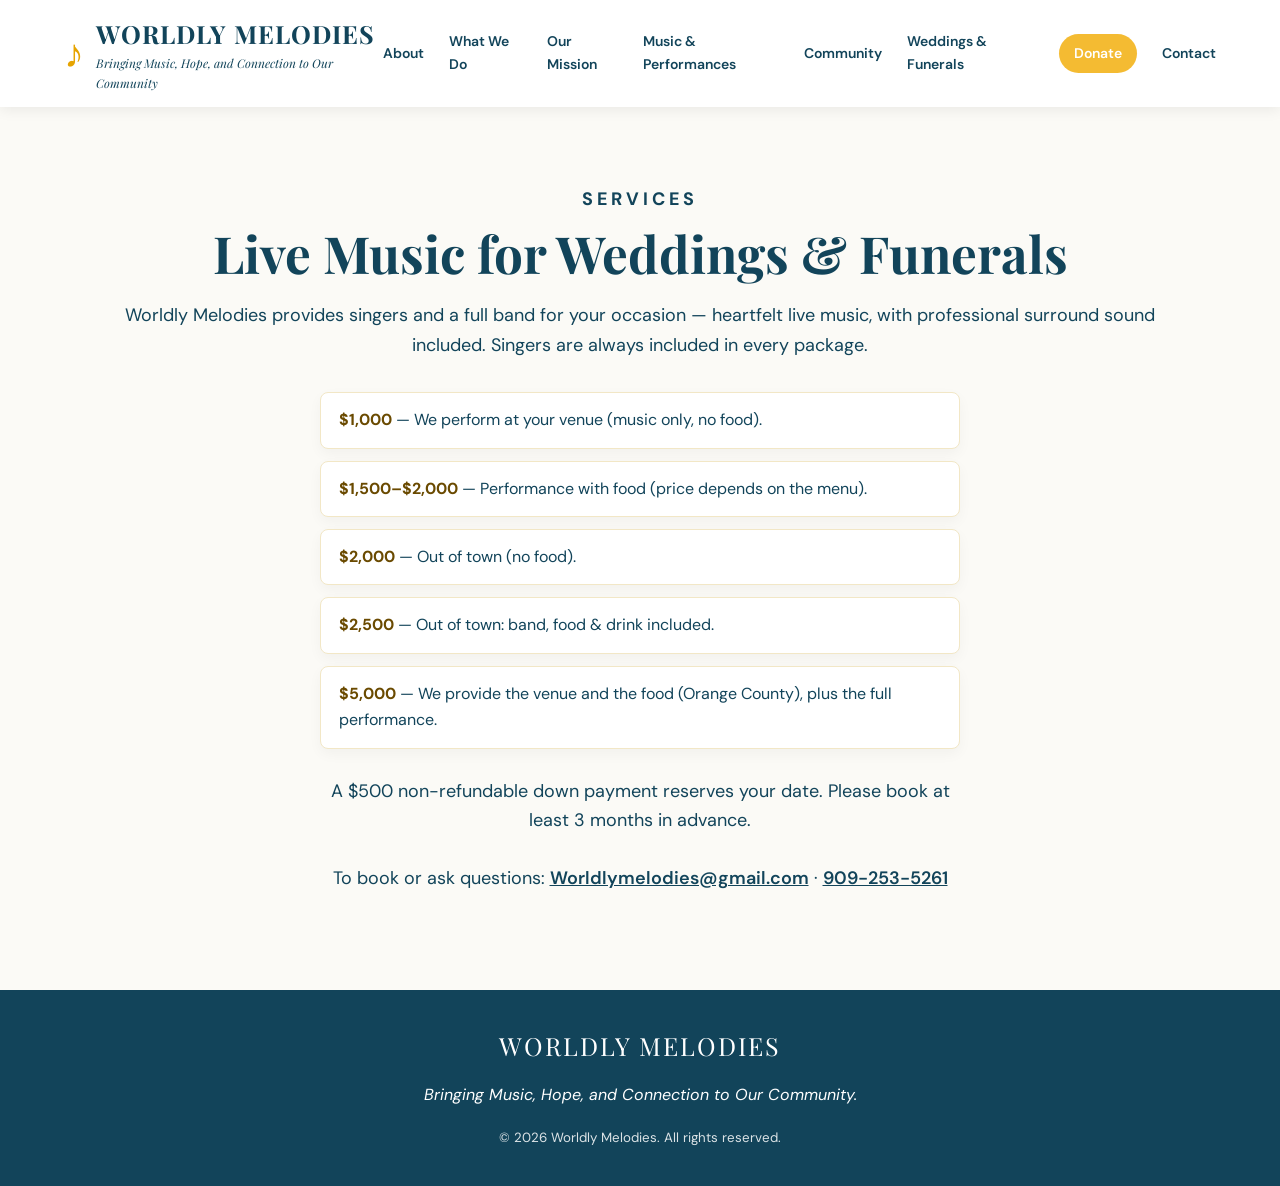
==== services.html @ 0188366d "Add weddings & funerals services page" ====
<!doctype html>
<html lang="en">
<head>
  <meta charset="utf-8">
  <meta name="viewport" content="width=device-width, initial-scale=1">
  <title>Weddings &amp; Funerals | Worldly Melodies</title>
  <meta name="description" content="Worldly Melodies provides singers and a full band for weddings and funerals — heartfelt live music, with professional surround sound included.">
  <link rel="preconnect" href="https://fonts.googleapis.com">
  <link rel="preconnect" href="https://fonts.gstatic.com" crossorigin>
  <link href="https://fonts.googleapis.com/css2?family=DM+Sans:wght@400;500;600;700&family=Playfair+Display:ital,wght@500;600;700&display=swap" rel="stylesheet">
  <link rel="stylesheet" href="style.css">
  <style>
    .services .packages{list-style:none;padding:0;max-width:640px;margin:32px auto 0;text-align:left}
    .services .packages li{background:#fff;border:1px solid #f2e7c6;border-radius:8px;padding:14px 18px;margin:12px 0;box-shadow:0 5px 14px rgba(0,0,0,.04)}
    .services .packages li strong{color:#6a4a00}
    .services .deposit{max-width:640px;margin:28px auto 0}
    .services .booking{margin-top:28px}
    .services .booking a{color:#12445a;font-weight:600}
  </style>
</head>
<body>
<header class="site-header">
  <a class="brand" href="index.html#home" aria-label="Worldly Melodies home">
    <span class="brand-mark">&#9834;</span>
    <span><strong>WORLDLY MELODIES</strong><small>Bringing Music, Hope, and Connection to Our Community</small></span>
  </a>
  <button class="menu-toggle" aria-label="Open menu">&#9776;</button>
  <nav>
    <a href="index.html#about">About</a>
    <a href="index.html#what-we-do">What We Do</a>
    <a href="index.html#mission">Our Mission</a>
    <a href="index.html#music">Music &amp; Performances</a>
    <a href="index.html#community">Community</a>
    <a href="services.html" aria-current="page">Weddings &amp; Funerals</a>
    <a class="nav-donate" href="index.html#donate">Donate</a>
    <a href="index.html#contact">Contact</a>
  </nav>
</header>
<main>
<section id="services" class="section services">
  <p class="eyebrow">SERVICES</p>
  <h2>Live Music for Weddings &amp; Funerals</h2>
  <p>Worldly Melodies provides singers and a full band for your occasion &mdash; heartfelt live music, with professional surround sound included. Singers are always included in every package.</p>
  <ul class="packages">
    <li><strong>$1,000</strong> &mdash; We perform at your venue (music only, no food).</li>
    <li><strong>$1,500&ndash;$2,000</strong> &mdash; Performance with food (price depends on the menu).</li>
    <li><strong>$2,000</strong> &mdash; Out of town (no food).</li>
    <li><strong>$2,500</strong> &mdash; Out of town: band, food &amp; drink included.</li>
    <li><strong>$5,000</strong> &mdash; We provide the venue and the food (Orange County), plus the full performance.</li>
  </ul>
  <p class="deposit">A $500 non-refundable down payment reserves your date. Please book at least 3 months in advance.</p>
  <p class="booking">To book or ask questions: <a href="mailto:Worldlymelodies@gmail.com">Worldlymelodies@gmail.com</a> &middot; <a href="tel:+19092535261">909-253-5261</a></p>
</section>
</main>
<footer>
  <div class="footer-brand">WORLDLY MELODIES</div>
  <p>Bringing Music, Hope, and Connection to Our Community.</p>
  <small>&copy; 2026 Worldly Melodies. All rights reserved.</small>
</footer>
<script>
const toggle = document.querySelector('.menu-toggle');
const nav = document.querySelector('nav');
toggle.addEventListener('click', () => nav.classList.toggle('open'));
document.querySelectorAll('nav a').forEach(a => a.addEventListener('click', () => nav.classList.remove('open')));
</script>
</body>
</html>
---- style.css ----
*{box-sizing:border-box}html{scroll-behavior:smooth}body{margin:0;color:#12445a;background:#fbfaf6;font-family:"DM Sans",Arial,sans-serif;line-height:1.65}.site-header{position:sticky;top:0;z-index:20;display:flex;align-items:center;justify-content:space-between;padding:13px 5%;background:rgba(255,255,255,.97);box-shadow:0 2px 14px rgba(0,0,0,.08)}.brand{display:flex;align-items:center;gap:12px;color:#12445a;text-decoration:none}.brand-mark{font-size:40px;color:#e6a400;line-height:1}.brand strong{display:block;font-family:"Playfair Display",serif;font-size:25px;letter-spacing:.04em}.brand small{display:block;font-family:"Playfair Display",serif;font-style:italic;font-size:12px}.site-header nav{display:flex;gap:25px;align-items:center}.site-header nav a{color:#12445a;text-decoration:none;font-size:14px;font-weight:600}.nav-donate{color:#fff!important;background:#f4bb32;padding:8px 15px;border-radius:22px}.menu-toggle{display:none;border:0;background:none;font-size:28px;color:#12445a}.hero{position:relative;height:clamp(430px,38vw,560px);min-height:430px;overflow:hidden;background:#173b49}.hero img{display:block;width:100%;height:100%;object-fit:contain;object-position:center center}.hero-overlay{position:absolute;inset:0;background:linear-gradient(90deg,rgba(4,29,39,.78),rgba(4,29,39,.18) 60%,transparent)}.hero-content{position:absolute;left:7%;top:50%;transform:translateY(-50%);color:#fff;max-width:560px}.eyebrow{font-size:12px;letter-spacing:.22em;font-weight:700;margin:0 0 10px}.hero h1{font-family:"Playfair Display",serif;font-size:clamp(48px,7vw,92px);line-height:.92;margin:0 0 18px}.tagline{font-family:"Playfair Display",serif;font-style:italic;font-size:clamp(20px,2.5vw,31px);line-height:1.2}.button{display:inline-block;margin-top:15px;background:#f7bd35;color:#10445a;text-decoration:none;font-weight:800;border-radius:30px;padding:13px 25px;box-shadow:0 5px 14px rgba(0,0,0,.14)}section{padding:78px 8%}.intro,.mission{text-align:center;max-width:980px;margin:auto}.intro h2,.mission h2,.section h2,.community h2,.donate h2,.contact h2{font-family:"Playfair Display",serif;font-size:clamp(34px,4vw,52px);line-height:1.1;margin:8px 0 20px;color:#12445a}.intro p,.mission p,.section>p,.community p,.donate p,.contact p{font-size:18px}.mission{background:#fffdf8}.features{display:grid;grid-template-columns:repeat(5,1fr);gap:25px;text-align:center;padding-top:55px;padding-bottom:55px}.features div{padding:8px}.features span{display:flex;width:70px;height:70px;margin:auto;border:2px solid #e4b341;border-radius:50%;align-items:center;justify-content:center;font-size:28px}.features h3{font-family:"Playfair Display",serif;font-size:19px;margin:14px 0 6px}.features p{margin:0;font-size:14px}.section{text-align:center}.gallery{display:grid;grid-template-columns:repeat(4,1fr);gap:10px;margin-top:35px}.gallery figure{margin:0;position:relative;overflow:hidden;border-radius:4px}.gallery img{width:100%;height:260px;object-fit:cover;display:block}.gallery figcaption{position:absolute;bottom:0;left:0;right:0;padding:12px;color:#fff;background:linear-gradient(transparent,rgba(0,0,0,.72));font-family:"Playfair Display",serif;font-style:italic}.community{background:#eaf4f6;text-align:center}.community>div{max-width:800px;margin:auto}.donate{text-align:center;background:#f7f2e6}.contact{text-align:center}.contact p{max-width:700px;margin:auto}footer{text-align:center;background:#12445a;color:#fff;padding:35px 20px}.footer-brand{font-family:"Playfair Display",serif;font-size:25px;letter-spacing:.08em}footer p{font-style:italic}footer small{opacity:.85}@media(max-width:950px){.site-header nav{gap:13px}.features{grid-template-columns:repeat(2,1fr)}.gallery{grid-template-columns:repeat(2,1fr)}}@media(max-width:720px){.site-header{padding:10px 5%;min-height:68px}.brand{gap:8px}.brand-mark{font-size:32px}.brand strong{font-size:18px;letter-spacing:.025em}.brand small{font-size:8px;line-height:1.25;max-width:245px}.menu-toggle{display:block}.site-header nav{display:none;position:absolute;top:100%;left:0;right:0;background:#fff;padding:18px 7%;flex-direction:column;align-items:flex-start;box-shadow:0 8px 16px rgba(0,0,0,.1)}.site-header nav.open{display:flex}.hero{height:620px;min-height:620px}.hero img{object-position:center center}.hero-overlay{background:linear-gradient(0deg,rgba(4,29,39,.88),rgba(4,29,39,.18) 78%,rgba(4,29,39,.05))}.hero-content{left:7%;right:7%;top:auto;bottom:38px;transform:none;max-width:520px}.eyebrow{font-size:10px;letter-spacing:.18em}.hero h1{font-size:clamp(42px,13vw,68px);line-height:.9;margin-bottom:14px}.tagline{font-size:clamp(18px,5vw,25px);line-height:1.2}.button{padding:12px 22px}section{padding:60px 6%}.features,.gallery{grid-template-columns:1fr}.gallery img{height:230px}.intro p,.mission p,.section>p,.community p,.donate p,.contact p{font-size:16px}}
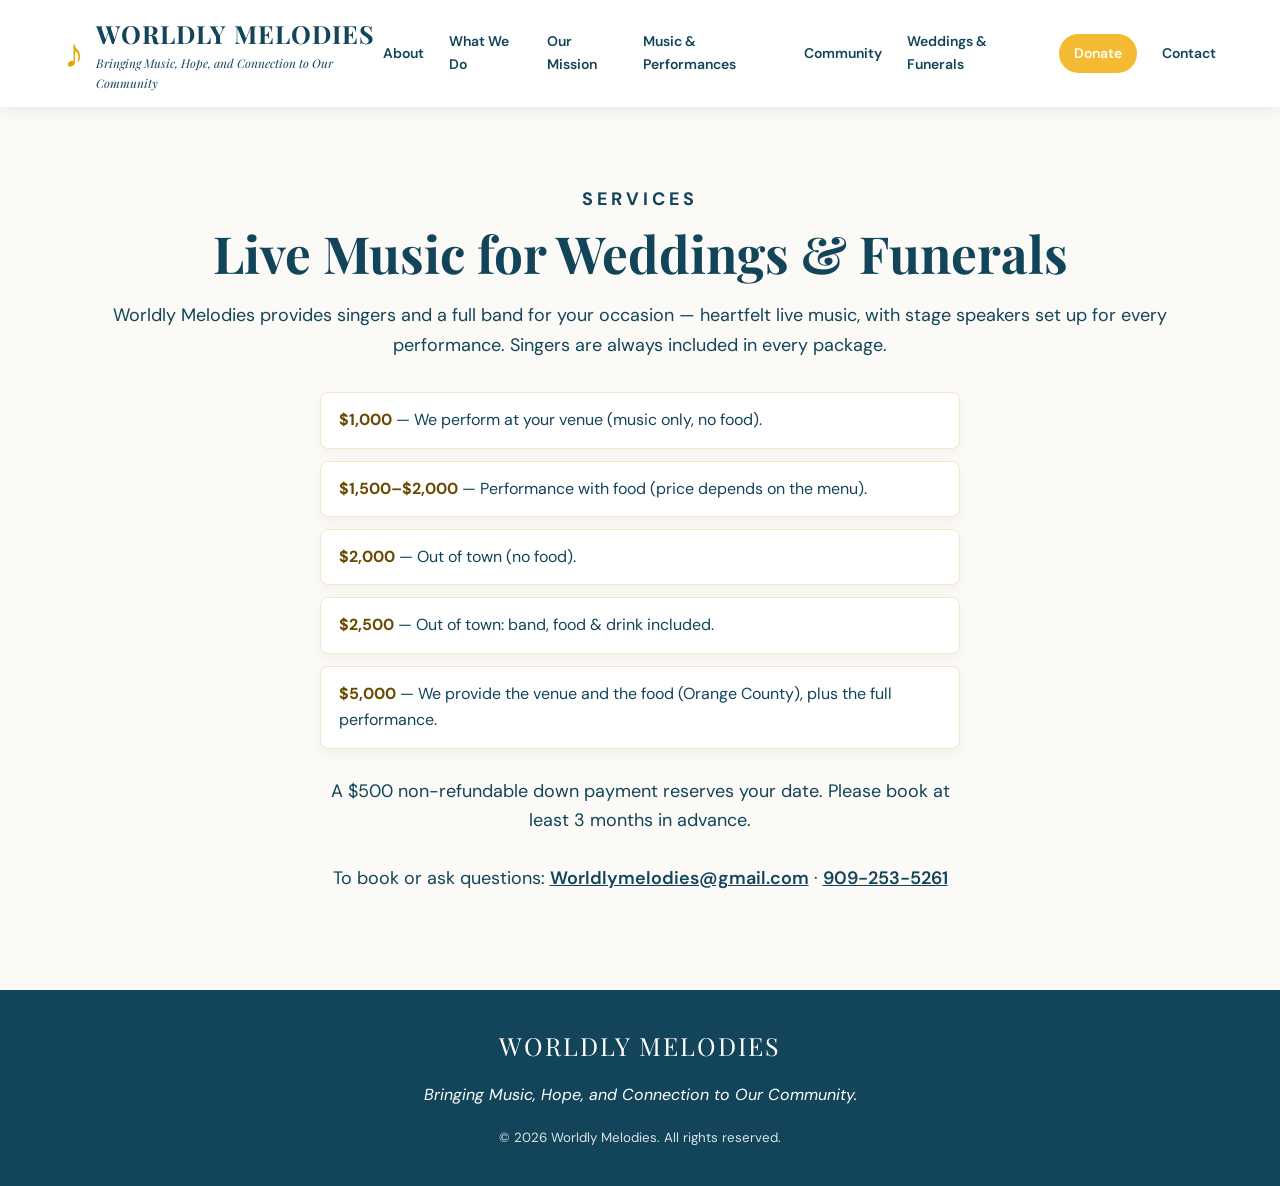
==== commit 9c5c3c0d: "Change surround sound wording to stage speakers set up Updated the description meta tag and service " ====
--- a/services.html
+++ b/services.html
@@ -4,7 +4,7 @@
   <meta charset="utf-8">
   <meta name="viewport" content="width=device-width, initial-scale=1">
   <title>Weddings &amp; Funerals | Worldly Melodies</title>
-  <meta name="description" content="Worldly Melodies provides singers and a full band for weddings and funerals — heartfelt live music, with professional surround sound included.">
+  <meta name="description" content="Worldly Melodies provides singers and a full band for weddings and funerals — heartfelt live music, with stage speakers set up for every performance.">
   <link rel="preconnect" href="https://fonts.googleapis.com">
   <link rel="preconnect" href="https://fonts.gstatic.com" crossorigin>
   <link href="https://fonts.googleapis.com/css2?family=DM+Sans:wght@400;500;600;700&family=Playfair+Display:ital,wght@500;600;700&display=swap" rel="stylesheet">
@@ -40,7 +40,7 @@
 <section id="services" class="section services">
   <p class="eyebrow">SERVICES</p>
   <h2>Live Music for Weddings &amp; Funerals</h2>
-  <p>Worldly Melodies provides singers and a full band for your occasion &mdash; heartfelt live music, with professional surround sound included. Singers are always included in every package.</p>
+  <p>Worldly Melodies provides singers and a full band for your occasion &mdash; heartfelt live music, with stage speakers set up for every performance. Singers are always included in every package.</p>
   <ul class="packages">
     <li><strong>$1,000</strong> &mdash; We perform at your venue (music only, no food).</li>
     <li><strong>$1,500&ndash;$2,000</strong> &mdash; Performance with food (price depends on the menu).</li>
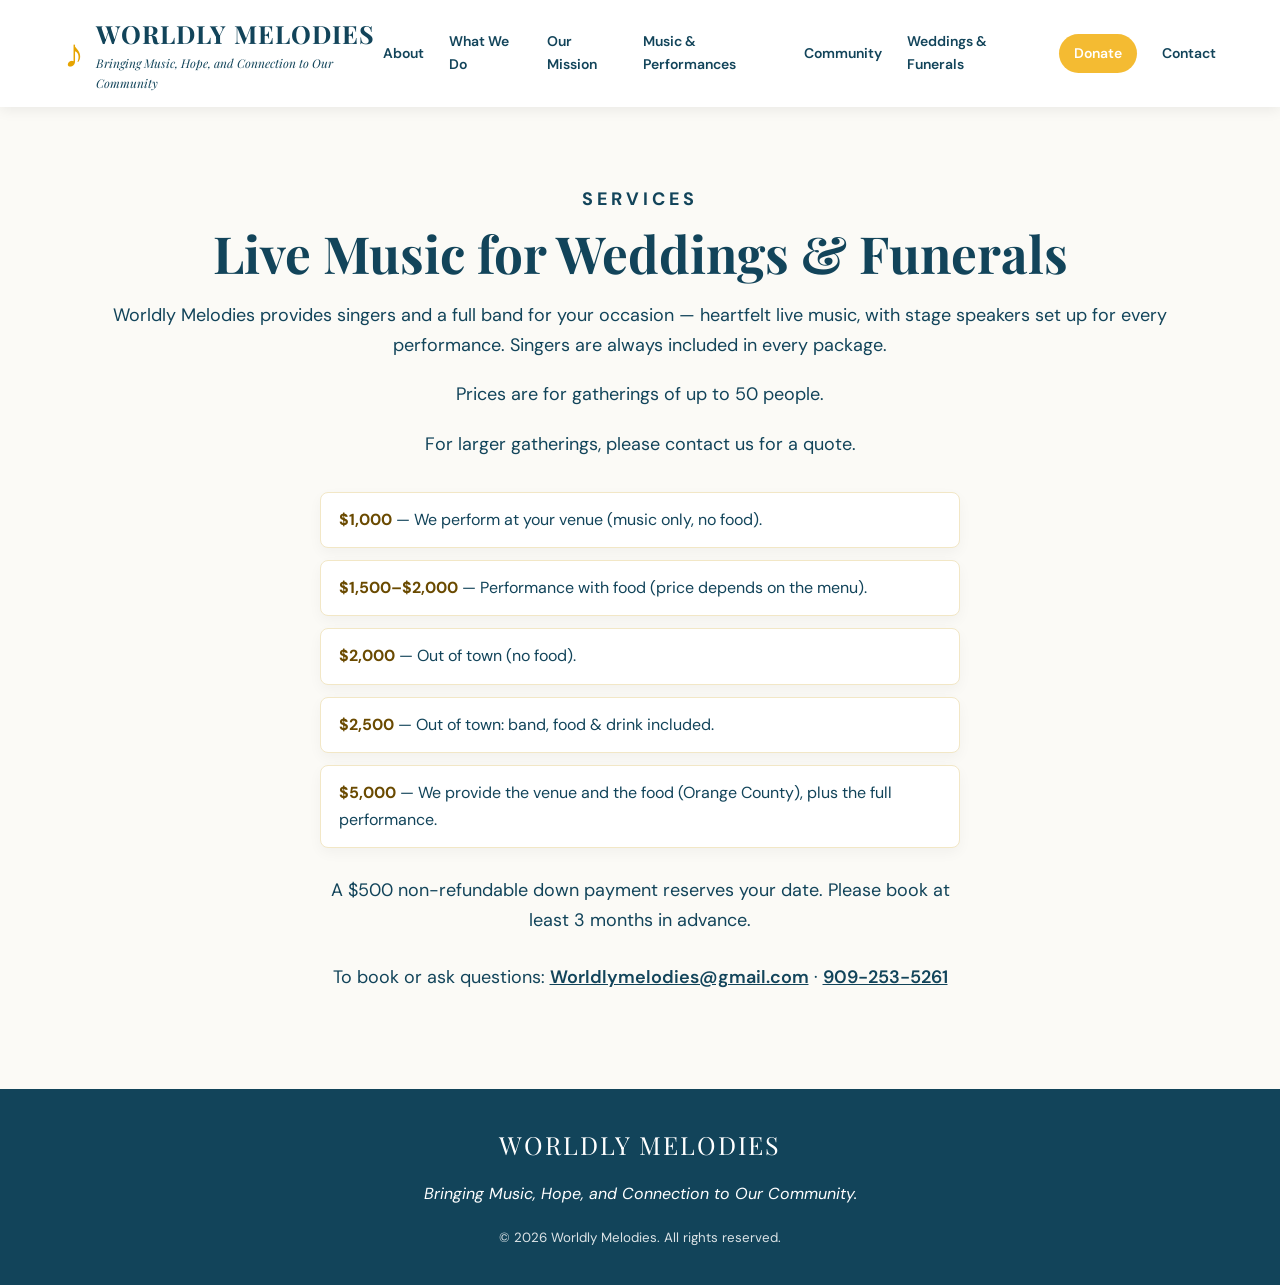
==== commit 15753f88: "Note prices are for gatherings up to 50 people Added notes regarding pricing for gatherings of diffe" ====
--- a/services.html
+++ b/services.html
@@ -10,6 +10,7 @@
   <link href="https://fonts.googleapis.com/css2?family=DM+Sans:wght@400;500;600;700&family=Playfair+Display:ital,wght@500;600;700&display=swap" rel="stylesheet">
   <link rel="stylesheet" href="style.css">
   <style>
+    .services .packages-note{max-width:640px;margin:20px auto 0;text-align:center}
     .services .packages{list-style:none;padding:0;max-width:640px;margin:32px auto 0;text-align:left}
     .services .packages li{background:#fff;border:1px solid #f2e7c6;border-radius:8px;padding:14px 18px;margin:12px 0;box-shadow:0 5px 14px rgba(0,0,0,.04)}
     .services .packages li strong{color:#6a4a00}
@@ -41,6 +42,8 @@
   <p class="eyebrow">SERVICES</p>
   <h2>Live Music for Weddings &amp; Funerals</h2>
   <p>Worldly Melodies provides singers and a full band for your occasion &mdash; heartfelt live music, with stage speakers set up for every performance. Singers are always included in every package.</p>
+  <p class="packages-note">Prices are for gatherings of up to 50 people.</p>
+  <p class="packages-note">For larger gatherings, please contact us for a quote.</p>
   <ul class="packages">
     <li><strong>$1,000</strong> &mdash; We perform at your venue (music only, no food).</li>
     <li><strong>$1,500&ndash;$2,000</strong> &mdash; Performance with food (price depends on the menu).</li>
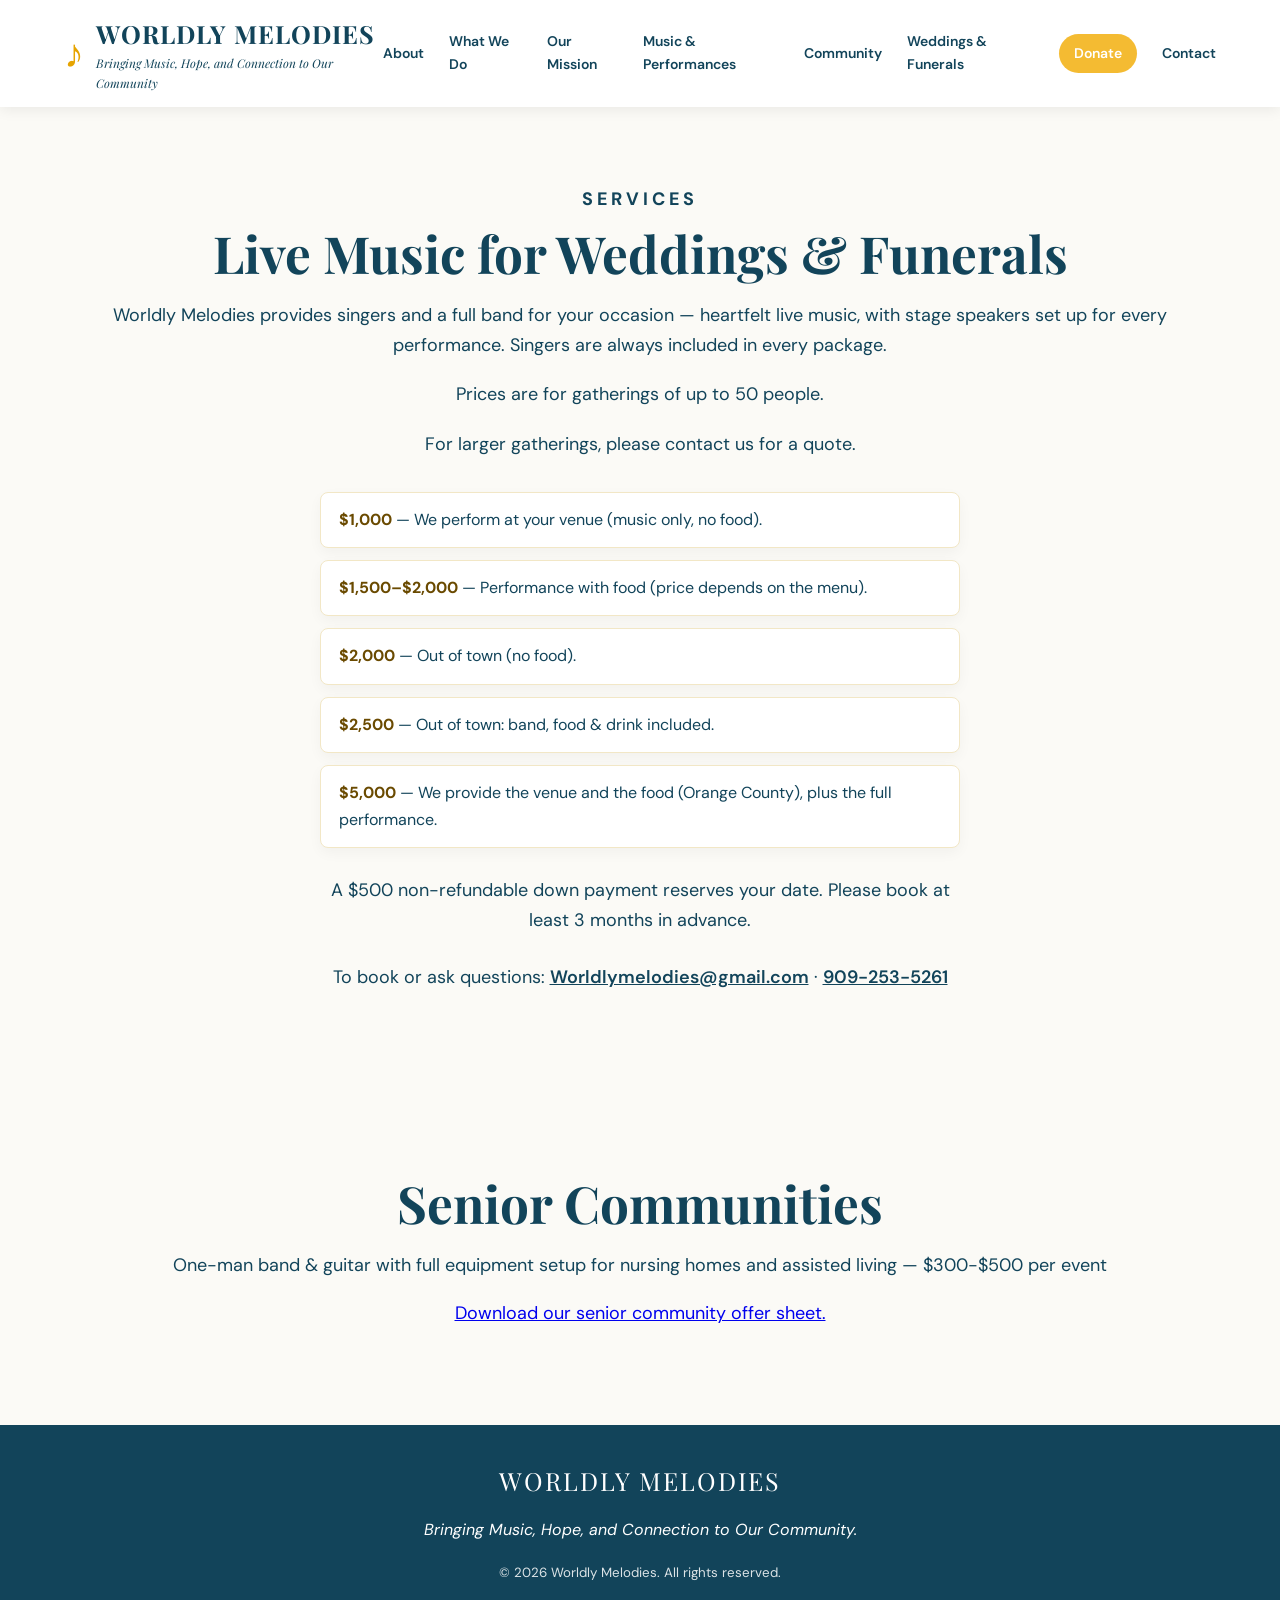
==== commit d2579e50: "Add Senior Communities section linking to senior community offer sheet Added section for senior comm" ====
--- a/services.html
+++ b/services.html
@@ -54,6 +54,11 @@
   <p class="deposit">A $500 non-refundable down payment reserves your date. Please book at least 3 months in advance.</p>
   <p class="booking">To book or ask questions: <a href="mailto:Worldlymelodies@gmail.com">Worldlymelodies@gmail.com</a> &middot; <a href="tel:+19092535261">909-253-5261</a></p>
 </section>
+<section id="senior-communities" class="section services">
+  <h2>Senior Communities</h2>
+  <p>One-man band &amp; guitar with full equipment setup for nursing homes and assisted living — $300-$500 per event</p>
+  <p><a href="nursing-home-offer-sheet-2026-10-24.pdf">Download our senior community offer sheet.</a></p>
+</section>
 </main>
 <footer>
   <div class="footer-brand">WORLDLY MELODIES</div>
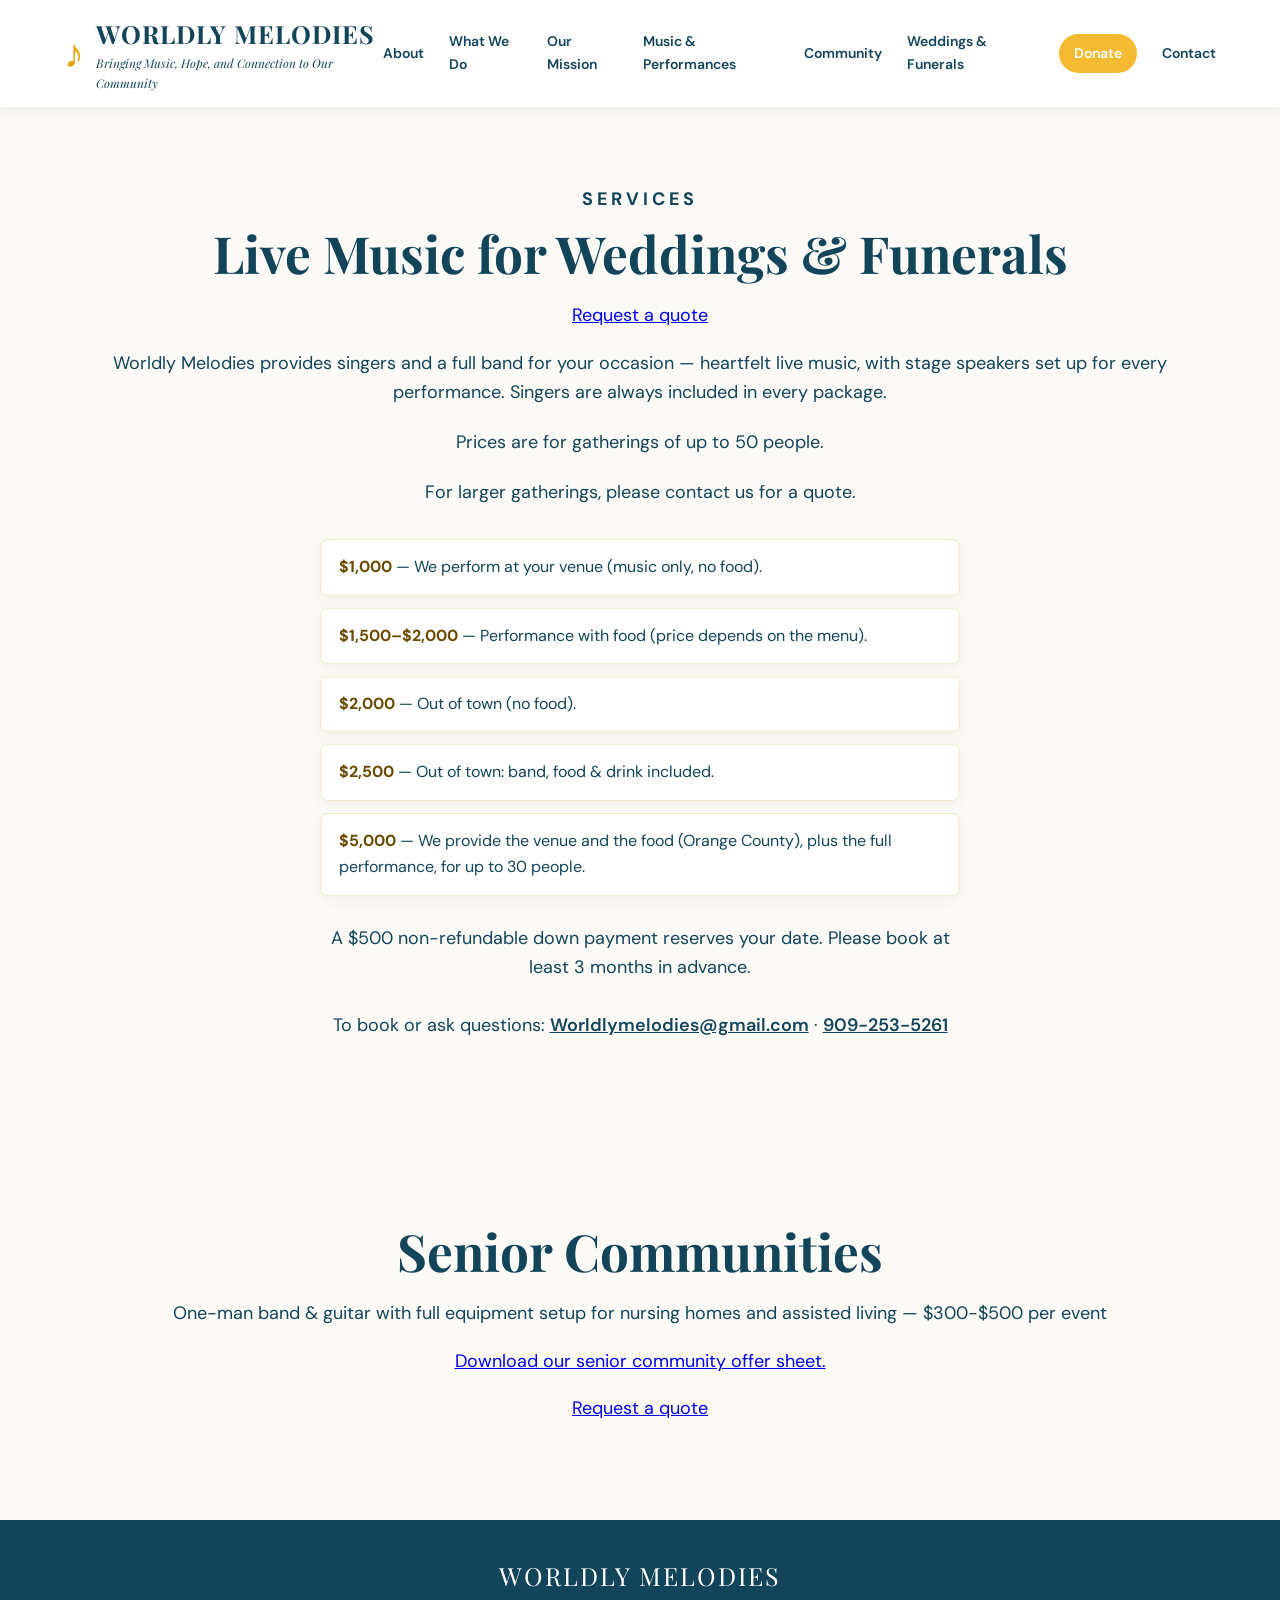
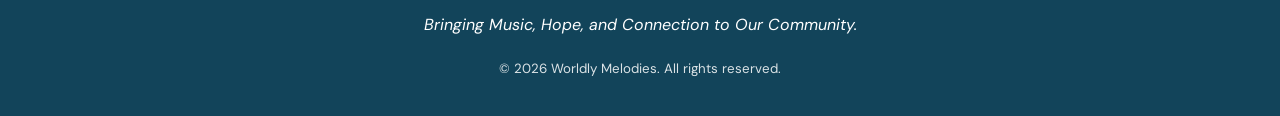
==== commit 3681bfd0: "Add Request a quote links and update $5,000 package to up to 30 people Updated pricing details for s" ====
--- a/services.html
+++ b/services.html
@@ -41,6 +41,7 @@
 <section id="services" class="section services">
   <p class="eyebrow">SERVICES</p>
   <h2>Live Music for Weddings &amp; Funerals</h2>
+  <p><a href="https://forms.gle/Emom2vdwzjBkfGrU6">Request a quote</a></p>
   <p>Worldly Melodies provides singers and a full band for your occasion &mdash; heartfelt live music, with stage speakers set up for every performance. Singers are always included in every package.</p>
   <p class="packages-note">Prices are for gatherings of up to 50 people.</p>
   <p class="packages-note">For larger gatherings, please contact us for a quote.</p>
@@ -49,7 +50,7 @@
     <li><strong>$1,500&ndash;$2,000</strong> &mdash; Performance with food (price depends on the menu).</li>
     <li><strong>$2,000</strong> &mdash; Out of town (no food).</li>
     <li><strong>$2,500</strong> &mdash; Out of town: band, food &amp; drink included.</li>
-    <li><strong>$5,000</strong> &mdash; We provide the venue and the food (Orange County), plus the full performance.</li>
+    <li><strong>$5,000</strong> &mdash; We provide the venue and the food (Orange County), plus the full performance, for up to 30 people.</li>
   </ul>
   <p class="deposit">A $500 non-refundable down payment reserves your date. Please book at least 3 months in advance.</p>
   <p class="booking">To book or ask questions: <a href="mailto:Worldlymelodies@gmail.com">Worldlymelodies@gmail.com</a> &middot; <a href="tel:+19092535261">909-253-5261</a></p>
@@ -58,6 +59,7 @@
   <h2>Senior Communities</h2>
   <p>One-man band &amp; guitar with full equipment setup for nursing homes and assisted living — $300-$500 per event</p>
   <p><a href="nursing-home-offer-sheet-2026-10-24.pdf">Download our senior community offer sheet.</a></p>
+  <p><a href="https://forms.gle/Emom2vdwzjBkfGrU6">Request a quote</a></p>
 </section>
 </main>
 <footer>
